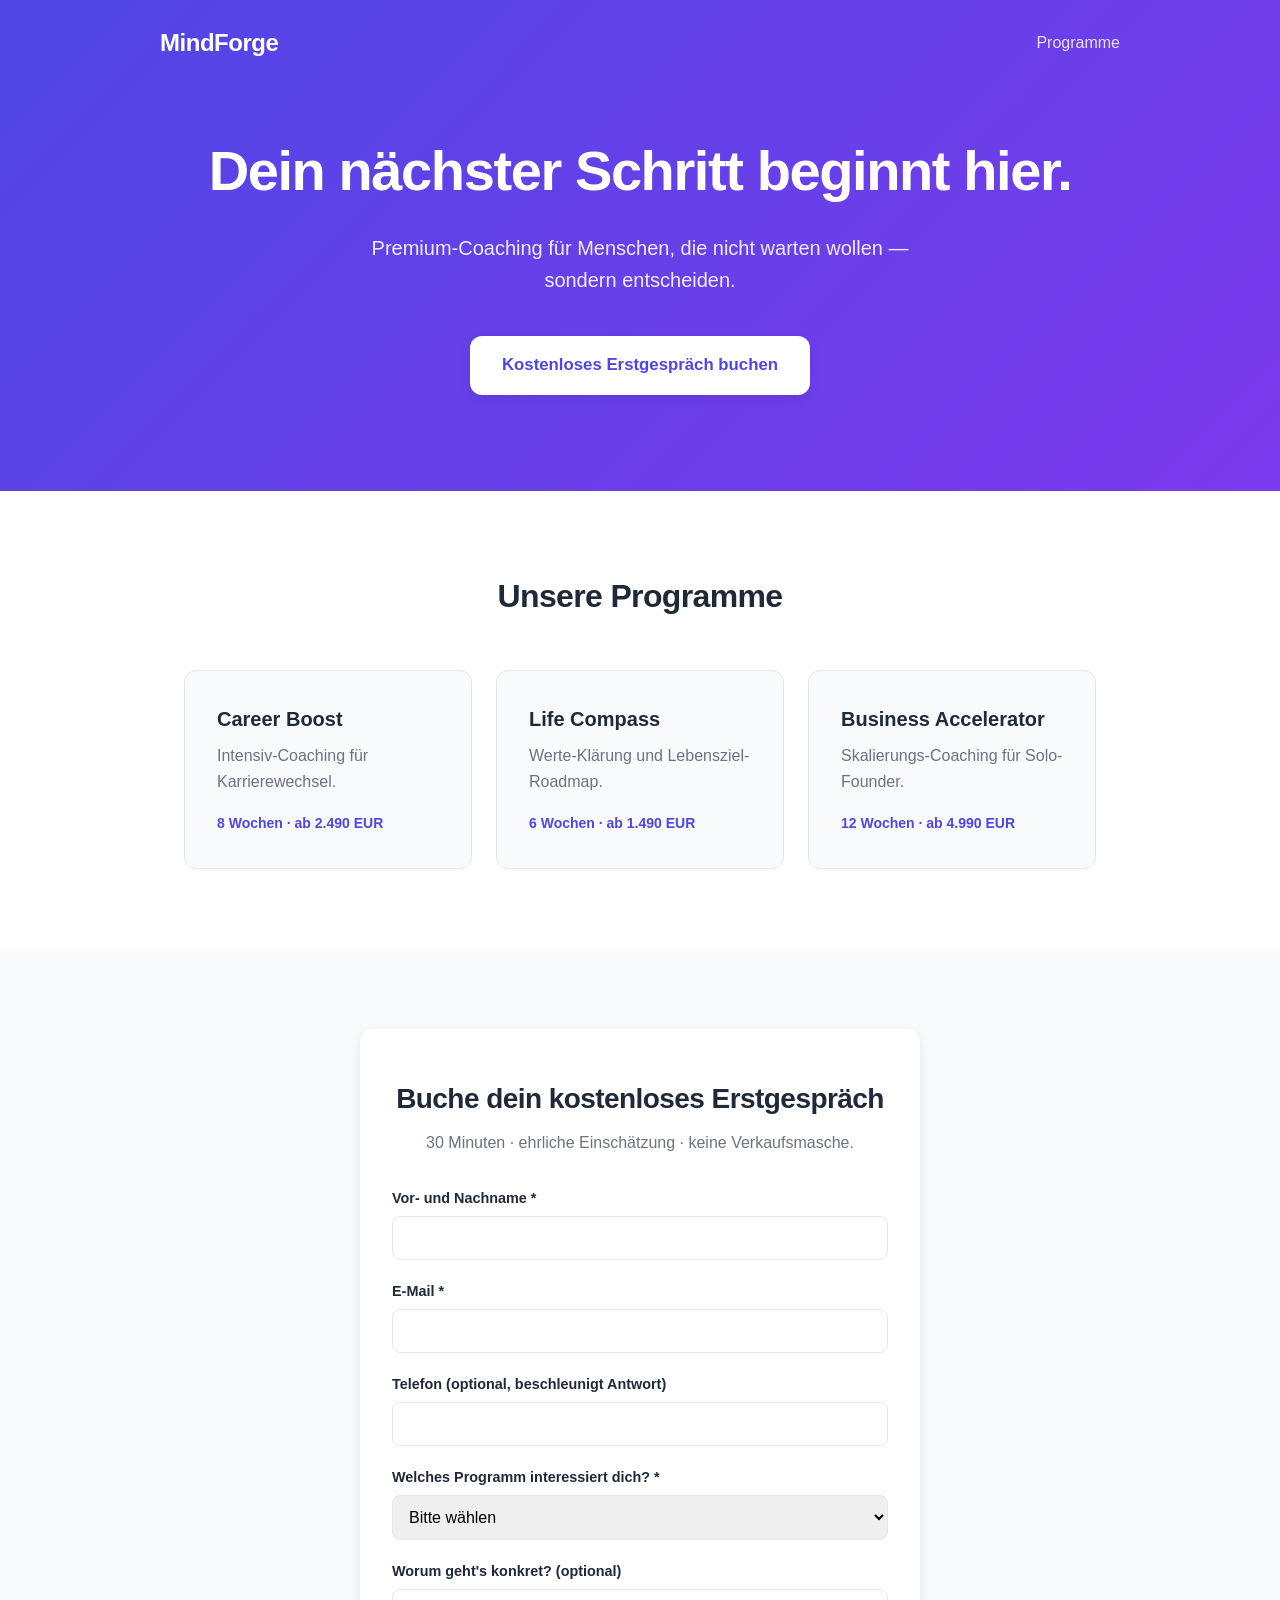
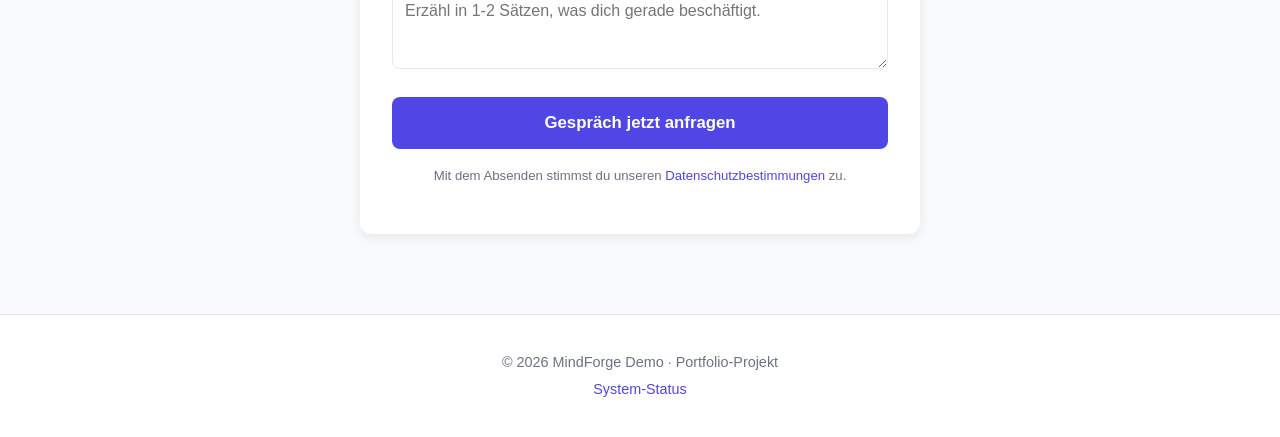
==== landing-page/index.html @ 8e45df82 "Initial: MindForge Phase E demo (Airtable + HubSpot + Make bridge, quiz frontend, scripts, analysis " ====
<!DOCTYPE html>
<html lang="de">
<head>
    <meta charset="UTF-8">
    <meta name="viewport" content="width=device-width, initial-scale=1.0">
    <meta name="description" content="MindForge — Premium-Coaching für Karriere, Life und Business. Buche dein kostenloses Erstgespräch.">
    <meta property="og:title" content="MindForge Coaching — Dein nächster Schritt beginnt hier">
    <meta property="og:description" content="Premium-Coaching für Karriere, Life und Business. Buche dein kostenloses Erstgespräch.">
    <meta property="og:type" content="website">
    <title>MindForge Coaching — Kostenloses Erstgespräch</title>

    <!-- Runtime config (cp config.example.js config.js + Werte einsetzen) -->
    <script src="config.js"></script>

    <!-- Google Tag Manager -->
    <script>(function(w,d,s,l,i){w[l]=w[l]||[];w[l].push({'gtm.start':
    new Date().getTime(),event:'gtm.js'});var f=d.getElementsByTagName(s)[0],
    j=d.createElement(s),dl=l!='dataLayer'?'&l='+l:'';j.async=true;j.src=
    'https://www.googletagmanager.com/gtm.js?id='+i+dl;f.parentNode.insertBefore(j,f);
    })(window,document,'script','dataLayer',window.MINDFORGE_CONFIG.GTM_CONTAINER_ID);</script>
    <!-- End Google Tag Manager -->

    <!-- Meta Pixel Code -->
    <script>
    !function(f,b,e,v,n,t,s)
    {if(f.fbq)return;n=f.fbq=function(){n.callMethod?
    n.callMethod.apply(n,arguments):n.queue.push(arguments)};
    if(!f._fbq)f._fbq=n;n.push=n;n.loaded=!0;n.version='2.0';
    n.queue=[];t=b.createElement(e);t.async=!0;
    t.src=v;s=b.getElementsByTagName(e)[0];
    s.parentNode.insertBefore(t,s)}(window, document,'script',
    'https://connect.facebook.net/en_US/fbevents.js');
    fbq('init', window.MINDFORGE_CONFIG.META_PIXEL_ID);
    fbq('track', 'PageView');
    </script>
    <!-- noscript fallback: für Pre-JS-Tracking YOUR_META_PIXEL_ID hier manuell ersetzen -->
    <noscript><img height="1" width="1" style="display:none"
    src="https://www.facebook.com/tr?id=YOUR_META_PIXEL_ID&ev=PageView&noscript=1"
    /></noscript>
    <!-- End Meta Pixel Code -->

    <link rel="stylesheet" href="styles.css">
</head>
<body>
    <!-- Google Tag Manager (noscript) -->
    <noscript><iframe src="https://www.googletagmanager.com/ns.html?id=GTM-XXXXXXX"
    height="0" width="0" style="display:none;visibility:hidden"></iframe></noscript>

    <header class="hero">
        <nav class="nav">
            <div class="logo">MindForge</div>
            <a href="#programs" class="nav-link">Programme</a>
        </nav>

        <div class="hero-content">
            <h1>Dein nächster Schritt beginnt hier.</h1>
            <p class="subtitle">Premium-Coaching für Menschen, die nicht warten wollen — sondern entscheiden.</p>
            <a href="#contact" class="cta-button">Kostenloses Erstgespräch buchen</a>
        </div>
    </header>

    <section id="programs" class="programs">
        <h2>Unsere Programme</h2>
        <div class="program-grid">
            <div class="program-card">
                <h3>Career Boost</h3>
                <p>Intensiv-Coaching für Karrierewechsel.</p>
                <span class="program-meta">8 Wochen · ab 2.490 EUR</span>
            </div>
            <div class="program-card">
                <h3>Life Compass</h3>
                <p>Werte-Klärung und Lebensziel-Roadmap.</p>
                <span class="program-meta">6 Wochen · ab 1.490 EUR</span>
            </div>
            <div class="program-card">
                <h3>Business Accelerator</h3>
                <p>Skalierungs-Coaching für Solo-Founder.</p>
                <span class="program-meta">12 Wochen · ab 4.990 EUR</span>
            </div>
        </div>
    </section>

    <section id="contact" class="contact">
        <div class="contact-inner">
            <h2>Buche dein kostenloses Erstgespräch</h2>
            <p>30 Minuten · ehrliche Einschätzung · keine Verkaufsmasche.</p>

            <form id="leadForm" novalidate>
                <div class="form-row">
                    <label for="name">Vor- und Nachname *</label>
                    <input type="text" id="name" name="name" required autocomplete="name">
                </div>

                <div class="form-row">
                    <label for="email">E-Mail *</label>
                    <input type="email" id="email" name="email" required autocomplete="email">
                </div>

                <div class="form-row">
                    <label for="phone">Telefon (optional, beschleunigt Antwort)</label>
                    <input type="tel" id="phone" name="phone" autocomplete="tel">
                </div>

                <div class="form-row">
                    <label for="interest_program">Welches Programm interessiert dich? *</label>
                    <select id="interest_program" name="interest_program" required>
                        <option value="">Bitte wählen</option>
                        <option value="Career Boost">Career Boost</option>
                        <option value="Life Compass">Life Compass</option>
                        <option value="Business Accelerator">Business Accelerator</option>
                        <option value="Mindful Leadership">Mindful Leadership</option>
                        <option value="Health Reset">Health Reset</option>
                        <option value="unsure">Bin mir nicht sicher</option>
                    </select>
                </div>

                <div class="form-row">
                    <label for="notes">Worum geht's konkret? (optional)</label>
                    <textarea id="notes" name="notes" rows="3" placeholder="Erzähl in 1-2 Sätzen, was dich gerade beschäftigt."></textarea>
                </div>

                <div class="form-row hidden-source">
                    <input type="hidden" id="source" name="source" value="Organic">
                </div>

                <button type="submit" class="submit-button" id="submitBtn">
                    Gespräch jetzt anfragen
                </button>

                <p class="form-status" id="formStatus" role="status" aria-live="polite"></p>

                <p class="form-hint">
                    Mit dem Absenden stimmst du unseren <a href="/privacy">Datenschutzbestimmungen</a> zu.
                </p>
            </form>
        </div>
    </section>

    <footer class="footer">
        <p>&copy; 2026 MindForge Demo · Portfolio-Projekt</p>
        <p><a href="https://status.mindforge.demo">System-Status</a></p>
    </footer>

    <script src="script.js"></script>
</body>
</html>
---- landing-page/styles.css ----
/* MindForge Landing Page — minimal modern stylesheet */

:root {
    --color-primary: #4f46e5;
    --color-primary-hover: #4338ca;
    --color-text: #1f2937;
    --color-text-muted: #6b7280;
    --color-bg: #ffffff;
    --color-bg-soft: #f9fafb;
    --color-border: #e5e7eb;
    --color-success: #10b981;
    --color-error: #ef4444;
    --radius: 12px;
    --shadow-sm: 0 1px 2px rgba(0,0,0,0.05);
    --shadow-md: 0 4px 12px rgba(0,0,0,0.08);
    --max-width: 960px;
}

* { box-sizing: border-box; margin: 0; padding: 0; }

html { scroll-behavior: smooth; }

body {
    font-family: -apple-system, BlinkMacSystemFont, "Segoe UI", Roboto, "Helvetica Neue", Arial, sans-serif;
    color: var(--color-text);
    background: var(--color-bg);
    line-height: 1.6;
    -webkit-font-smoothing: antialiased;
}

a { color: var(--color-primary); text-decoration: none; }
a:hover { text-decoration: underline; }

/* HERO */

.hero {
    background: linear-gradient(135deg, #4f46e5 0%, #7c3aed 100%);
    color: #ffffff;
    padding: 1.5rem 1.5rem 6rem 1.5rem;
}

.nav {
    max-width: var(--max-width);
    margin: 0 auto;
    display: flex;
    justify-content: space-between;
    align-items: center;
    padding-bottom: 4rem;
}

.logo {
    font-weight: 700;
    font-size: 1.5rem;
    letter-spacing: -0.02em;
}

.nav-link {
    color: rgba(255,255,255,0.85);
    font-weight: 500;
}

.nav-link:hover { color: #ffffff; }

.hero-content {
    max-width: var(--max-width);
    margin: 0 auto;
    text-align: center;
}

.hero h1 {
    font-size: clamp(2rem, 5vw, 3.5rem);
    font-weight: 700;
    letter-spacing: -0.025em;
    margin-bottom: 1rem;
}

.subtitle {
    font-size: clamp(1rem, 2vw, 1.25rem);
    color: rgba(255,255,255,0.9);
    margin-bottom: 2.5rem;
    max-width: 600px;
    margin-left: auto;
    margin-right: auto;
}

.cta-button {
    display: inline-block;
    background: #ffffff;
    color: var(--color-primary);
    padding: 1rem 2rem;
    border-radius: var(--radius);
    font-weight: 600;
    font-size: 1.05rem;
    box-shadow: var(--shadow-md);
    transition: transform 0.15s, box-shadow 0.15s;
}

.cta-button:hover {
    text-decoration: none;
    transform: translateY(-2px);
    box-shadow: 0 8px 20px rgba(0,0,0,0.15);
}

/* PROGRAMS */

.programs {
    max-width: var(--max-width);
    margin: 0 auto;
    padding: 5rem 1.5rem;
}

.programs h2 {
    text-align: center;
    font-size: 2rem;
    margin-bottom: 3rem;
    letter-spacing: -0.02em;
}

.program-grid {
    display: grid;
    grid-template-columns: repeat(auto-fit, minmax(260px, 1fr));
    gap: 1.5rem;
}

.program-card {
    background: var(--color-bg-soft);
    padding: 2rem;
    border-radius: var(--radius);
    border: 1px solid var(--color-border);
}

.program-card h3 {
    font-size: 1.25rem;
    margin-bottom: 0.5rem;
}

.program-card p {
    color: var(--color-text-muted);
    margin-bottom: 1rem;
}

.program-meta {
    font-size: 0.875rem;
    color: var(--color-primary);
    font-weight: 600;
}

/* CONTACT */

.contact {
    background: var(--color-bg-soft);
    padding: 5rem 1.5rem;
}

.contact-inner {
    max-width: 560px;
    margin: 0 auto;
    background: #ffffff;
    padding: 3rem 2rem;
    border-radius: var(--radius);
    box-shadow: var(--shadow-md);
}

.contact h2 {
    text-align: center;
    font-size: 1.75rem;
    margin-bottom: 0.5rem;
    letter-spacing: -0.02em;
}

.contact > .contact-inner > p {
    text-align: center;
    color: var(--color-text-muted);
    margin-bottom: 2rem;
}

.form-row {
    margin-bottom: 1.25rem;
}

.form-row.hidden-source {
    display: none;
}

label {
    display: block;
    font-weight: 600;
    margin-bottom: 0.375rem;
    font-size: 0.9rem;
}

input, select, textarea {
    width: 100%;
    padding: 0.75rem;
    border: 1px solid var(--color-border);
    border-radius: 8px;
    font-size: 1rem;
    font-family: inherit;
    transition: border-color 0.15s, box-shadow 0.15s;
}

input:focus, select:focus, textarea:focus {
    outline: none;
    border-color: var(--color-primary);
    box-shadow: 0 0 0 3px rgba(79, 70, 229, 0.1);
}

textarea { resize: vertical; min-height: 80px; }

input.error, select.error {
    border-color: var(--color-error);
}

.submit-button {
    width: 100%;
    background: var(--color-primary);
    color: #ffffff;
    padding: 1rem;
    border: none;
    border-radius: 8px;
    font-size: 1.05rem;
    font-weight: 600;
    cursor: pointer;
    transition: background-color 0.15s, transform 0.15s;
}

.submit-button:hover { background: var(--color-primary-hover); }
.submit-button:active { transform: translateY(1px); }
.submit-button:disabled { opacity: 0.6; cursor: not-allowed; }

.form-status {
    margin-top: 1rem;
    padding: 0.75rem;
    border-radius: 8px;
    text-align: center;
    font-weight: 500;
    display: none;
}

.form-status.success {
    display: block;
    background: rgba(16, 185, 129, 0.1);
    color: var(--color-success);
}

.form-status.error {
    display: block;
    background: rgba(239, 68, 68, 0.1);
    color: var(--color-error);
}

.form-hint {
    margin-top: 1rem;
    font-size: 0.825rem;
    color: var(--color-text-muted);
    text-align: center;
}

/* FOOTER */

.footer {
    padding: 2rem 1.5rem;
    text-align: center;
    color: var(--color-text-muted);
    font-size: 0.9rem;
    border-top: 1px solid var(--color-border);
}

.footer p { margin: 0.25rem 0; }
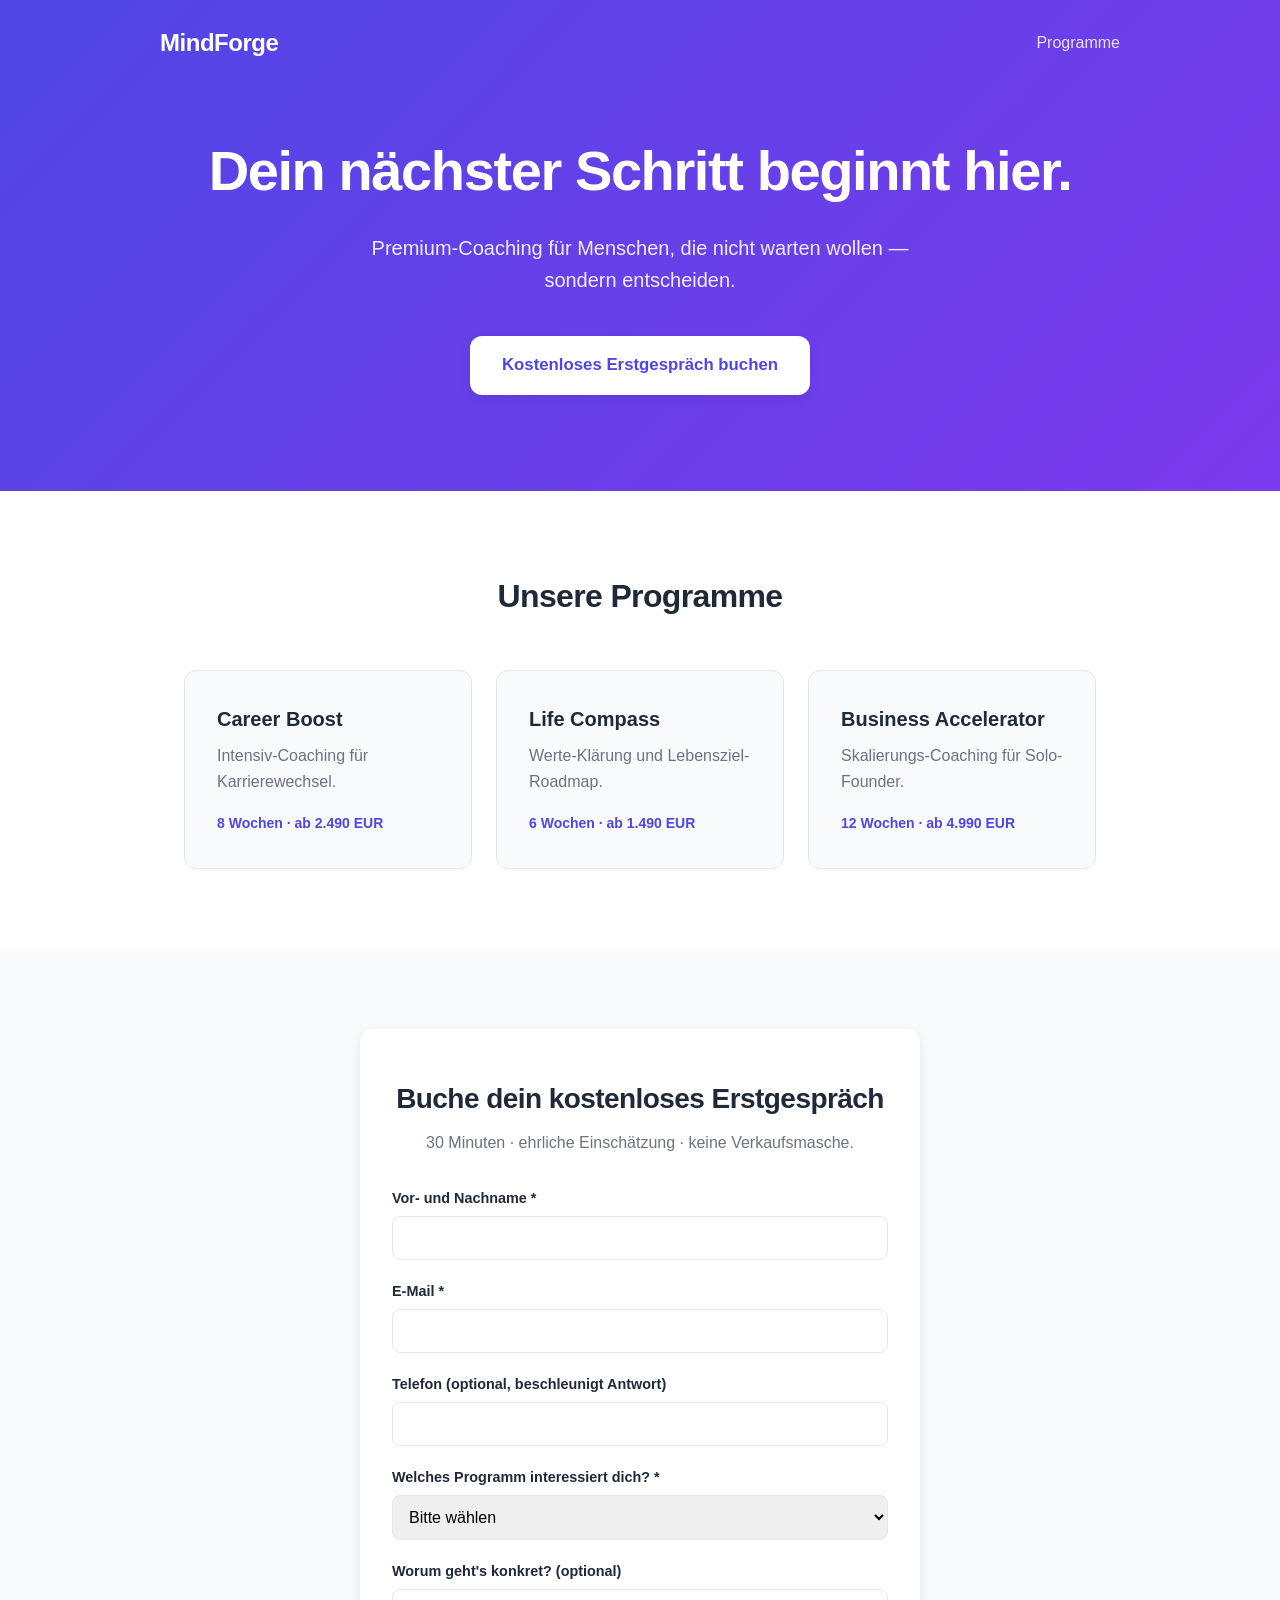
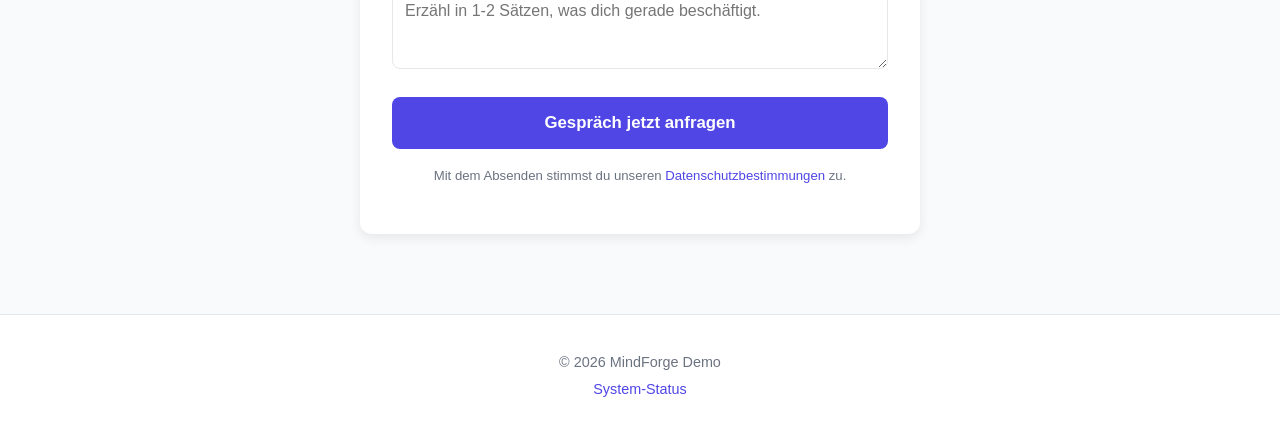
==== commit 0b1ad8ef: "Phase E + R1-R3 Refactoring: Streamlit Multi-Page, OAuth, Setter Daily, Logo" ====
--- a/landing-page/index.html
+++ b/landing-page/index.html
@@ -137,7 +137,7 @@
     </section>
 
     <footer class="footer">
-        <p>&copy; 2026 MindForge Demo · Portfolio-Projekt</p>
+        <p>&copy; 2026 MindForge Demo</p>
         <p><a href="https://status.mindforge.demo">System-Status</a></p>
     </footer>
 
